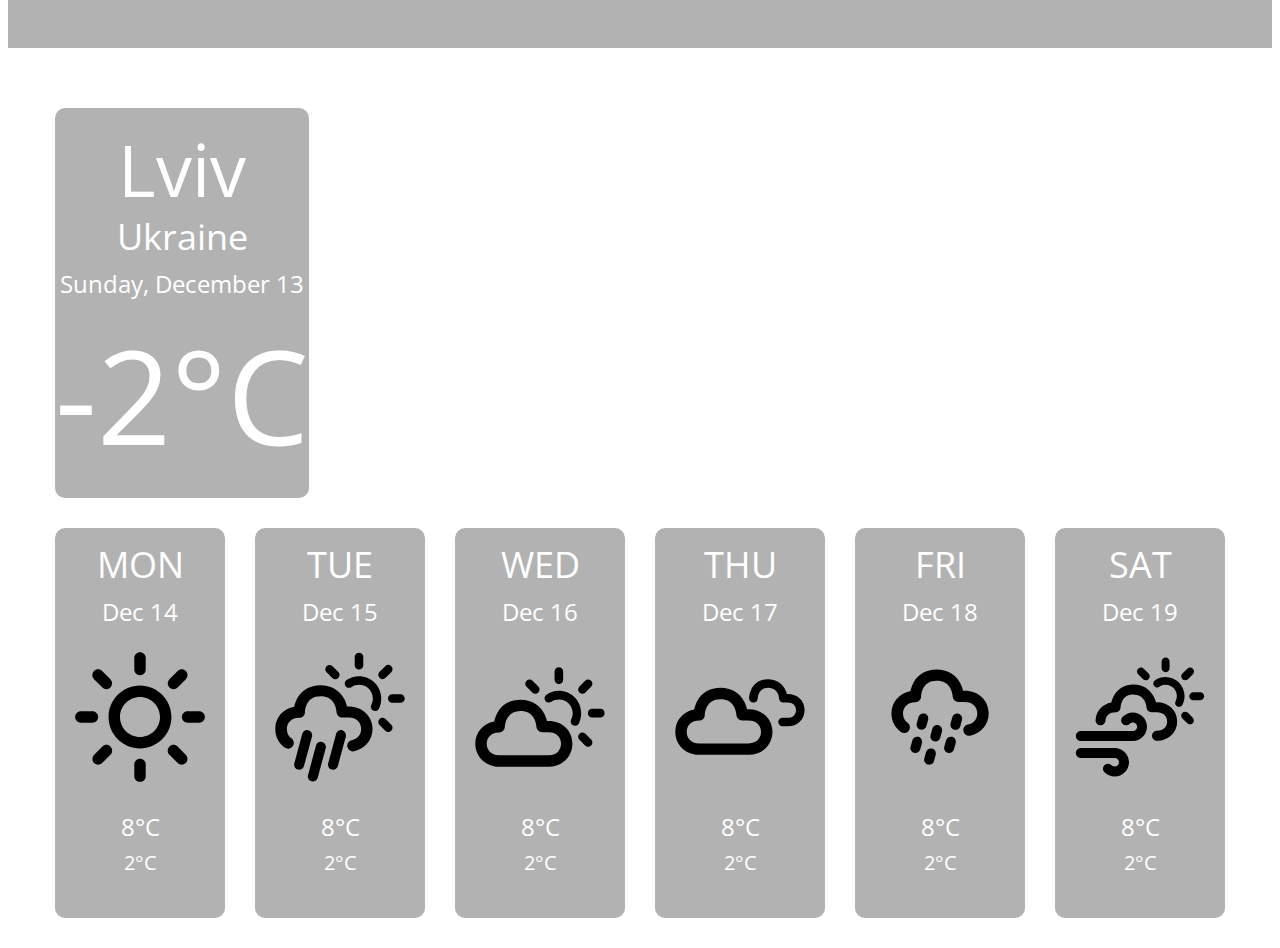
==== index.htm @ ba200a34 "add new file" ====
<!doctype html>
<html lang="en">
  <head>
    <meta charset="UTF-8">
      <title>WeatherApp</title>
        <link href="./css/style.css" rel="stylesheet" type="text/css">
        <link href="https://fonts.googleapis.com/css?family=Open+Sans" rel="stylesheet" type="text/css">
  </head>
  <body>
    <header>
    </header>
    <div id="wrapper">
      <section id="today">
      <article id="location">
        <p id="city">Lviv</p>
        <p id="country">Ukraine</p>
        <p id="date">Sunday, December 13</p>
        <p id="temp">-2°C</p>
      </article>
      <article id="icon">
        <img src="images/cloud-rain-sun.svg" alt="cloud-rain-sun">
      </article>
      <article id="stat">
      </article>
      </section>
      <section id="forecast"> 
        <article class="forecast">
          <div class="day">
            <p>MON</p>
          </div>
          <div class="date">
            <p>Dec 14</p>
          </div>
          <div class="icon">
            <img src="images/sun.svg" alt="sun">
          </div>
          <div class="day-temp">
            <p>8°C</p>
          </div>
          <div class="night-temp">
            <p>2°C</p>
          </div>
        </article>
        <article class="forecast">
          <div class="day">
            <p>TUE</p>
          </div>
          <div class="date">
            <p>Dec 15</p>
          </div>
          <div class="icon">
            <img src="images/cloud-rain-sun.svg" alt="cloud-rain-sun">
          </div>
          <div class="day-temp">
            <p>8°C</p>
          </div>
          <div class="night-temp">
            <p>2°C</p>
          </div>
        </article>
        <article class="forecast">
          <div class="day">
            <p>WED</p>
          </div>
          <div class="date">
            <p>Dec 16</p>
          </div>
          <div class="icon">
            <img src="images/cloud-sun.svg" alt="cloud-sun">
          </div>
          <div class="day-temp">
            <p>8°C</p>
          </div>
          <div class="night-temp">
            <p>2°C</p>
          </div>
        </article>
        <article class="forecast">
          <div class="day">
            <p>THU</p>
          </div>
          <div class="date">
            <p>Dec 17</p>
          </div>
          <div class="icon">
            <img src="images/clouds.svg" alt="clouds">
          </div>
          <div class="day-temp">
            <p>8°C</p>
          </div>
          <div class="night-temp">
            <p>2°C</p>
          </div>
        </article>
        <article class="forecast">
          <div class="day">
            <p>FRI</p>
          </div>
          <div class="date">
            <p>Dec 18</p>
          </div>
          <div class="icon">
            <img src="images/cloud-drizzle.svg" alt="cloud-drizzle">
          </div>
          <div class="day-temp">
            <p>8°C</p>
          </div>
          <div class="night-temp">
            <p>2°C</p>
          </div>
        </article>
        <article class="forecast">
          <div class="day">
            <p>SAT</p>
          </div>
          <div class="date">
            <p>Dec 19</p>
          </div>
          <div class="icon">
            <img src="images/cloud-wind-sun.svg" alt="cloud-wind-sun">
          </div>
          <div class="day-temp">
            <p>8°C</p>
          </div>
          <div class="night-temp">
            <p>2°C</p>
          </div>
        </article>
      </section>
    </div>
  </body>
</html>
---- css/style.css ----
body{
    background-image: url(../images/bg_5.jpg);
    background-size: 100%;
}

#wrapper{
    display: block;
    margin: 0 auto;
    max-width: 1230px;
    min-height: 100%;
}

header{
    height: 48px;
    width: 100%;
    background-color: rgba(0, 0, 0, 0.3);
    margin-top: -8px;
    margin-bottom: 30px;
}

#today{
    position: relative;
    display: block;
    max-width: 1200px;
    height: 390px;
    margin:60px auto 30px auto;
}

#location{
    position: relative;
    display: block;
    float: left;
    max-width: 370px;
    height: 390px;
    margin-left: 15px;
    margin-right: 15px;
    background-color: rgba(0, 0, 0, 0.3);
    border-radius: 10px
}

#city{
    font-family: Open Sans;
    text-align: center;
    color: white;
    font-size: 72px;
    margin-top: 12px;
    margin-bottom: -6px;
}

#country{
    font-family: Open Sans;
    text-align: center;
    color: white;
    font-size: 36px;
    margin-top: -6px;
    margin-bottom: 6px;
}

#date{
    font-family: Open Sans;
    text-align: center;
    color: white;
    font-size: 24px;
    margin-top: 6px;
    margin-bottom: 6px;
}

#temp{
    font-family: Open Sans;
    text-align: center;
    color: white;
    font-size: 130px;
    margin-top: 6px;
    margin-bottom: 12px;
}

#icon{
    position: relative;
    display: block;
    float: left;
    max-width: 370px;
    height: 390px;
    margin-left: 15px;
    margin-right: 15px;
    text-align: center;
    background-color: rgba(0, 0, 0, 0.3);
    border-radius: 10px
}

#icon img{
    height: auto;
    max-width: 330px;
    margin-top: auto;
    margin-bottom: auto;
}

#stat{
    position: relative;
    display: block;
    float: left;
    max-width: 370px;
    max-height: 390px;
    margin-left: 15px;
    margin-right: 15px;
    background-color: rgba(0, 0, 0, 0.3);
    border-radius: 10px
}


#forecast{
    display: block;
    max-width: 1200px;
    height: 390px;
    margin:30px auto 30px auto;
}
   
.forecast{
    position: relative;
    display: block;
    float: left;
    max-width: 170px;
    height: 390px;
    margin-left: 15px;
    margin-right: 15px;
    background-color: rgba(0, 0, 0, 0.3);
    border-radius: 10px;
}

.day p{
    font-family: Open Sans;
    margin-top: 12px;
    margin-bottom: 6px;
    font-size: 36px;
    text-align: center;
    color: white;
}

.date p{
    font-family: Open Sans;
    font-size: 24px;
    margin-top: 6px;
    margin-bottom: 24px;
    text-align: center;
    color: white;
}

.icon{
    width: 170px;
    text-align: center;
}

.icon img{
    height: auto;
    width: 130px;
}

.day-temp p{
    font-family: Open Sans;
    font-size:24px;
    text-align: center;
    margin-bottom: 6px;
    color: white;
}

.night-temp p{
    font-family: Open Sans;
    font-size:20px;
    margin-top: 6px;
    text-align: center;
    color: white;
}
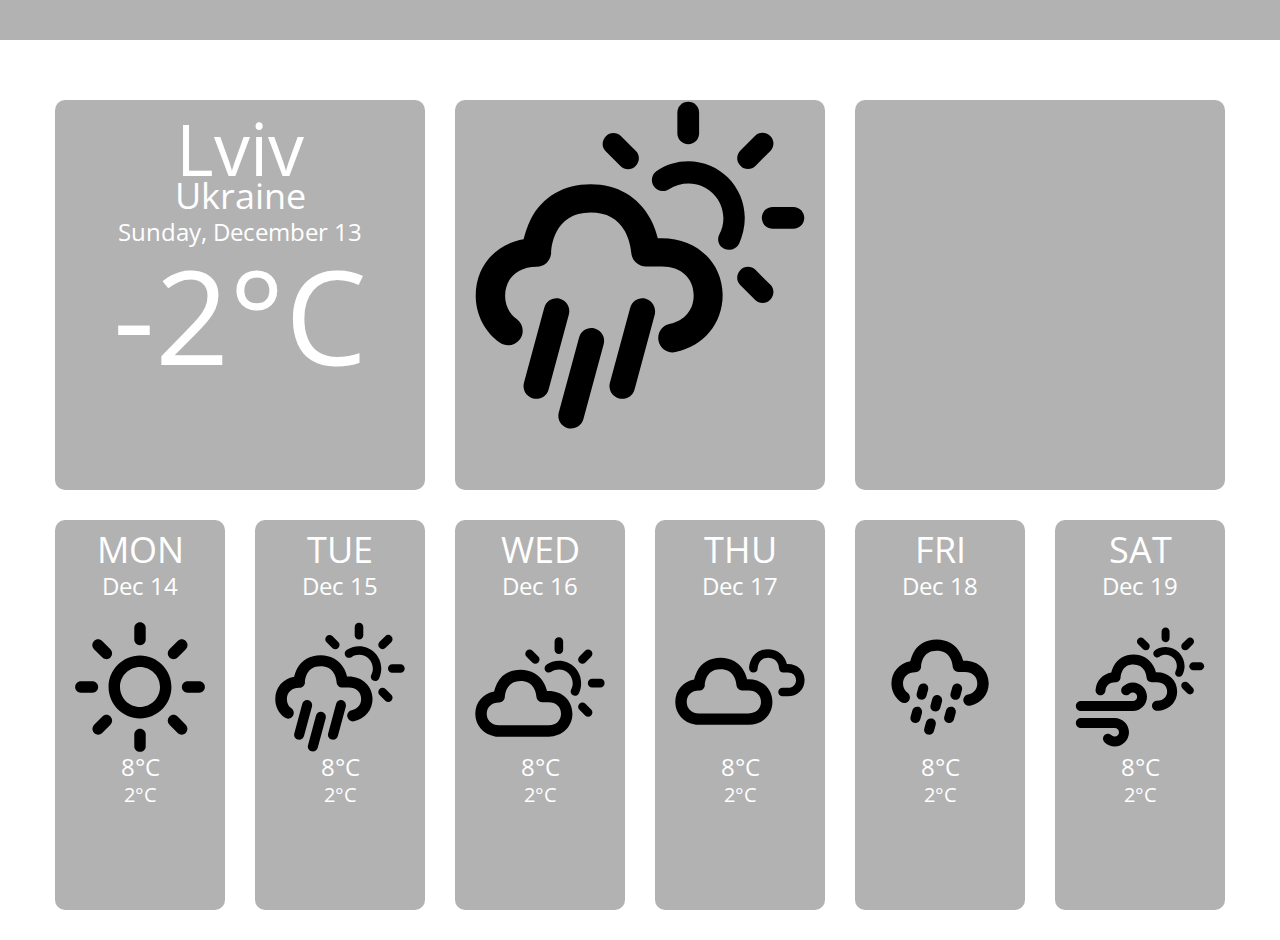
==== commit 3c71e2e1: "add new file" ====
--- a/index.htm
+++ b/index.htm
@@ -3,6 +3,7 @@
   <head>
     <meta charset="UTF-8">
       <title>WeatherApp</title>
+        <link href="./css/nulling.css" rel="stylesheet" type="text/css">
         <link href="./css/style.css" rel="stylesheet" type="text/css">
         <link href="https://fonts.googleapis.com/css?family=Open+Sans" rel="stylesheet" type="text/css">
   </head>
--- a/css/nulling.css
+++ b/css/nulling.css
@@ -0,0 +1,49 @@
+/* http://meyerweb.com/eric/tools/css/reset/ 
+   v2.0 | 20110126
+   License: none (public domain)
+*/
+
+html, body, div, span, applet, object, iframe,
+h1, h2, h3, h4, h5, h6, p, blockquote, pre,
+a, abbr, acronym, address, big, cite, code,
+del, dfn, em, img, ins, kbd, q, s, samp,
+small, strike, strong, sub, sup, tt, var,
+b, u, i, center,
+dl, dt, dd, ol, ul, li,
+fieldset, form, label, legend,
+table, caption, tbody, tfoot, thead, tr, th, td,
+article, aside, canvas, details, embed, 
+figure, figcaption, footer, header, hgroup, 
+menu, nav, output, ruby, section, summary,
+time, mark, audio, video {
+	margin: 0;
+	padding: 0;
+	border: 0;
+	font-size: 100%;
+	font: inherit;
+	vertical-align: baseline;
+}
+/* HTML5 display-role reset for older browsers */
+article, aside, details, figcaption, figure, 
+footer, header, hgroup, menu, nav, section {
+	display: block;
+}
+body {
+	line-height: 1;
+}
+ol, ul {
+	list-style: none;
+}
+blockquote, q {
+	quotes: none;
+}
+blockquote:before, blockquote:after,
+q:before, q:after {
+	content: '';
+	content: none;
+}
+table {
+	border-collapse: collapse;
+	border-spacing: 0;
+}
+    /* end of reset */--- a/css/style.css
+++ b/css/style.css
@@ -4,10 +4,8 @@
 }
 
 #wrapper{
-    display: block;
     margin: 0 auto;
     max-width: 1230px;
-    min-height: 100%;
 }
 
 header{
@@ -19,18 +17,16 @@
 }
 
 #today{
-    position: relative;
     display: block;
-    max-width: 1200px;
+    width: 1200px;
     height: 390px;
     margin:60px auto 30px auto;
 }
 
 #location{
-    position: relative;
     display: block;
     float: left;
-    max-width: 370px;
+    width: 370px;
     height: 390px;
     margin-left: 15px;
     margin-right: 15px;
@@ -75,10 +71,9 @@
 }
 
 #icon{
-    position: relative;
     display: block;
     float: left;
-    max-width: 370px;
+    width: 370px;
     height: 390px;
     margin-left: 15px;
     margin-right: 15px;
@@ -95,11 +90,10 @@
 }
 
 #stat{
-    position: relative;
     display: block;
     float: left;
-    max-width: 370px;
-    max-height: 390px;
+    width: 370px;
+    height: 390px;
     margin-left: 15px;
     margin-right: 15px;
     background-color: rgba(0, 0, 0, 0.3);
@@ -109,16 +103,15 @@
 
 #forecast{
     display: block;
-    max-width: 1200px;
+    width: 1200px;
     height: 390px;
     margin:30px auto 30px auto;
 }
    
 .forecast{
-    position: relative;
     display: block;
     float: left;
-    max-width: 170px;
+    width: 170px;
     height: 390px;
     margin-left: 15px;
     margin-right: 15px;
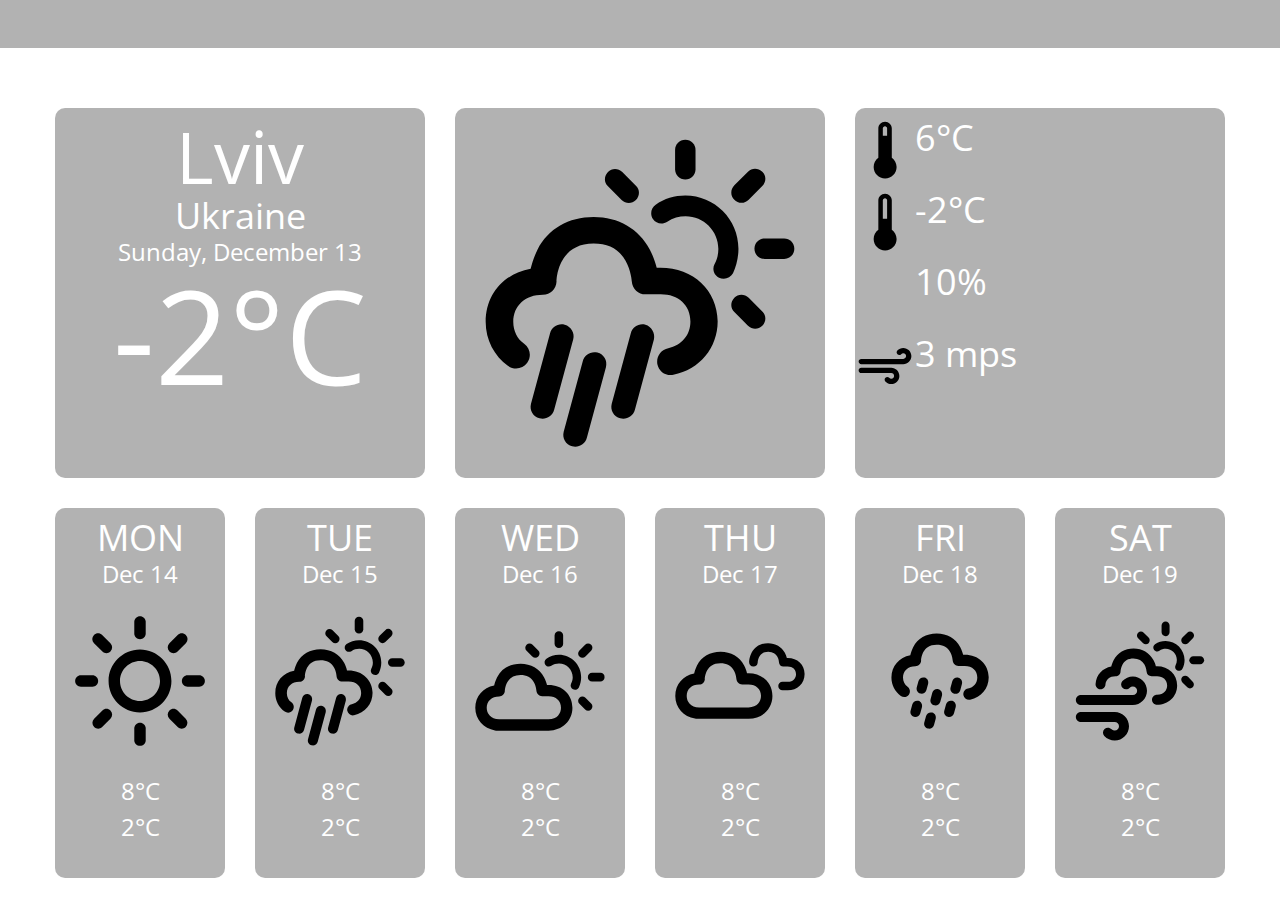
==== commit c3baa6aa: "add new file" ====
--- a/index.htm
+++ b/index.htm
@@ -2,27 +2,43 @@
 <html lang="en">
   <head>
     <meta charset="UTF-8">
-      <title>WeatherApp</title>
-        <link href="./css/nulling.css" rel="stylesheet" type="text/css">
-        <link href="./css/style.css" rel="stylesheet" type="text/css">
-        <link href="https://fonts.googleapis.com/css?family=Open+Sans" rel="stylesheet" type="text/css">
+    <title>WeatherApp</title>
+    <link href="./css/nulling.css" rel="stylesheet" type="text/css">
+    <link href="./css/style.css" rel="stylesheet" type="text/css">
+    <link href="https://fonts.googleapis.com/css?family=Open+Sans" rel="stylesheet" type="text/css">
   </head>
   <body>
     <header>
     </header>
     <div id="wrapper">
       <section id="today">
-      <article id="location">
-        <p id="city">Lviv</p>
-        <p id="country">Ukraine</p>
-        <p id="date">Sunday, December 13</p>
-        <p id="temp">-2°C</p>
-      </article>
-      <article id="icon">
-        <img src="images/cloud-rain-sun.svg" alt="cloud-rain-sun">
-      </article>
-      <article id="stat">
-      </article>
+        <article id="location">
+          <p id="city">Lviv</p>
+          <p id="country">Ukraine</p>
+          <p id="date">Sunday, December 13</p>
+          <p id="temp">-2°C</p>
+        </article>
+        <article id="icon">
+          <img src="images/cloud-rain-sun.svg" alt="cloud-rain-sun">
+        </article>
+        <article id="stat">
+          <div class="stat">
+            <img src="images/thermometer-75.svg">
+            <p>6°C</p>
+          </div>
+          <div class="stat">
+            <img src="images/thermometer-50.svg">
+            <p>-2°C</p>
+          </div>
+          <div class="stat">
+            <img src="">
+            <p>10%</p>
+          </div>
+          <div class="stat">
+            <img src="images/wind.svg">
+            <p>3 mps</p>
+          </div>
+        </article>
       </section>
       <section id="forecast"> 
         <article class="forecast">
@@ -129,5 +145,8 @@
         </article>
       </section>
     </div>
+    <footer>
+      <p></p>
+    </footer>
   </body>
 </html>--- a/css/style.css
+++ b/css/style.css
@@ -12,14 +12,13 @@
     height: 48px;
     width: 100%;
     background-color: rgba(0, 0, 0, 0.3);
-    margin-top: -8px;
     margin-bottom: 30px;
 }
 
 #today{
     display: block;
     width: 1200px;
-    height: 390px;
+    height: 370px;
     margin:60px auto 30px auto;
 }
 
@@ -27,7 +26,7 @@
     display: block;
     float: left;
     width: 370px;
-    height: 390px;
+    height: 370px;
     margin-left: 15px;
     margin-right: 15px;
     background-color: rgba(0, 0, 0, 0.3);
@@ -40,7 +39,7 @@
     color: white;
     font-size: 72px;
     margin-top: 12px;
-    margin-bottom: -6px;
+    margin-bottom: 6px;
 }
 
 #country{
@@ -48,7 +47,7 @@
     text-align: center;
     color: white;
     font-size: 36px;
-    margin-top: -6px;
+    margin-top: 6px;
     margin-bottom: 6px;
 }
 
@@ -74,7 +73,7 @@
     display: block;
     float: left;
     width: 370px;
-    height: 390px;
+    height: 370px;
     margin-left: 15px;
     margin-right: 15px;
     text-align: center;
@@ -84,27 +83,50 @@
 
 #icon img{
     height: auto;
-    max-width: 330px;
-    margin-top: auto;
-    margin-bottom: auto;
+    max-width: 310px;
+    margin-top: 30px;
+    margin-bottom: 30px;
 }
 
 #stat{
     display: block;
     float: left;
     width: 370px;
-    height: 390px;
+    height: 370px;
     margin-left: 15px;
     margin-right: 15px;
     background-color: rgba(0, 0, 0, 0.3);
     border-radius: 10px
 }
 
+.stat{
+    height: 60px;
+    width: 100%;
+}
+
+.stat img{
+    height: auto;
+    width: 60px;
+    display: block;
+    float: left;
+    margin-bottom: 12px;
+}
+
+.stat p{
+    font-family: Open Sans;
+    margin-top: 12px;
+    margin-bottom: 12px;
+    font-size: 36px;
+    text-align: left;
+    color: white;
+    
+}
+
 
 #forecast{
     display: block;
     width: 1200px;
-    height: 390px;
+    height: 370px;
     margin:30px auto 30px auto;
 }
    
@@ -112,7 +134,7 @@
     display: block;
     float: left;
     width: 170px;
-    height: 390px;
+    height: 370px;
     margin-left: 15px;
     margin-right: 15px;
     background-color: rgba(0, 0, 0, 0.3);
@@ -132,7 +154,7 @@
     font-family: Open Sans;
     font-size: 24px;
     margin-top: 6px;
-    margin-bottom: 24px;
+    margin-bottom: 12px;
     text-align: center;
     color: white;
 }
@@ -140,6 +162,8 @@
 .icon{
     width: 170px;
     text-align: center;
+    margin-top: 30px;
+    margin-bottom: 30px;
 }
 
 .icon img{
@@ -151,13 +175,14 @@
     font-family: Open Sans;
     font-size:24px;
     text-align: center;
-    margin-bottom: 6px;
+    
+    margin-bottom: 12px;
     color: white;
 }
 
 .night-temp p{
     font-family: Open Sans;
-    font-size:20px;
+    font-size:24px;
     margin-top: 6px;
     text-align: center;
     color: white;
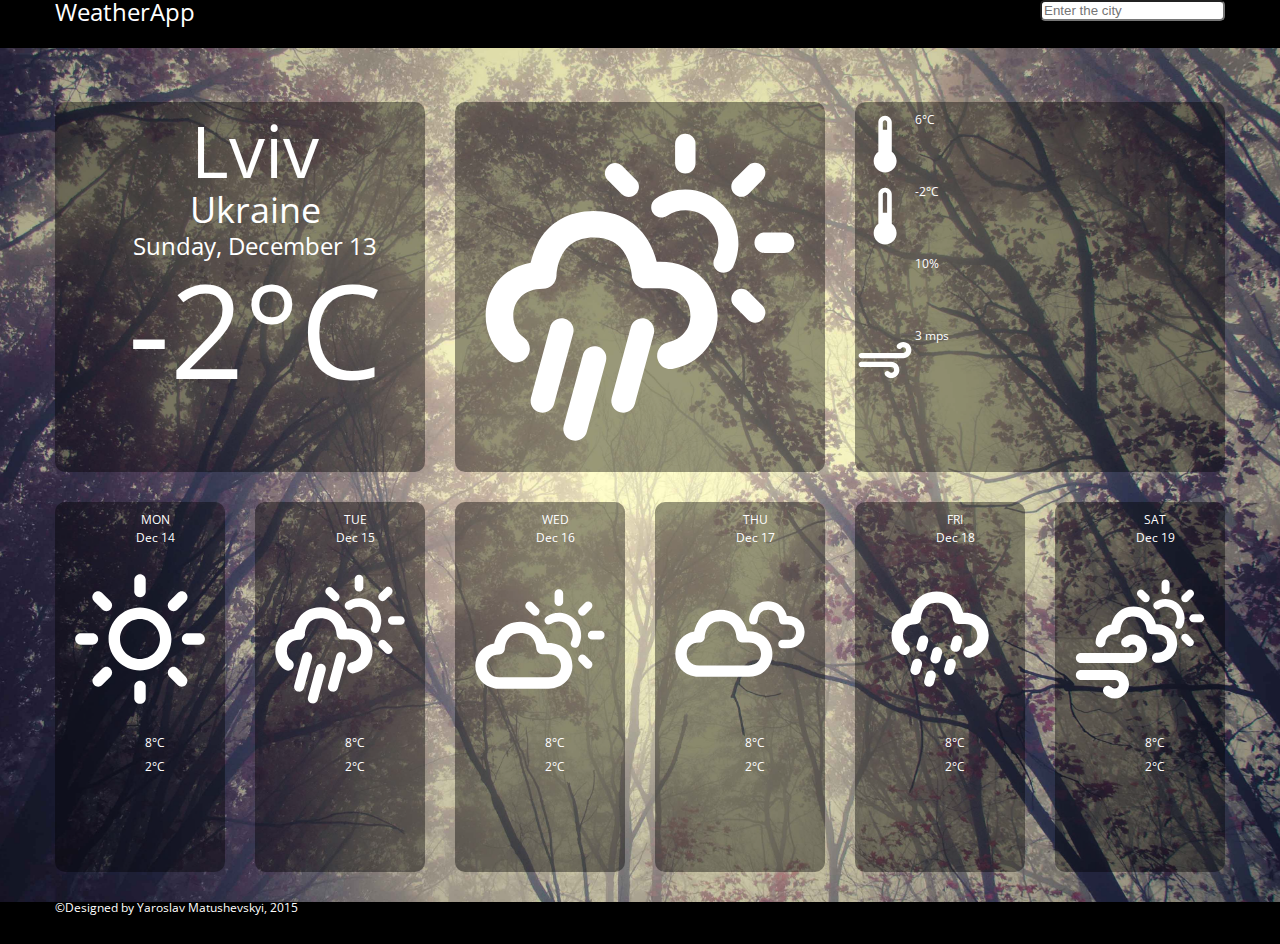
==== commit 9b9705b0: "add new file" ====
--- a/index.htm
+++ b/index.htm
@@ -9,8 +9,14 @@
   </head>
   <body>
     <header>
+      <div class="wrapper">
+        <h1>WeatherApp</h1>
+        <div id="search">
+          <input type="search" placeholder="Enter the city">
+        </div>
+      </div>
     </header>
-    <div id="wrapper">
+    <div class="wrapper">
       <section id="today">
         <article id="location">
           <p id="city">Lviv</p>
@@ -146,7 +152,9 @@
       </section>
     </div>
     <footer>
-      <p></p>
+      <div class="wrapper">
+        <p>©Designed by Yaroslav Matushevskyi, 2015</p>
+      </div>
     </footer>
   </body>
 </html>--- a/css/style.css
+++ b/css/style.css
@@ -1,9 +1,11 @@
 body{
-    background-image: url(../images/bg_5.jpg);
-    background-size: 100%;
-}
-
-#wrapper{
+    background-image: url(../images/bg_2.jpg);
+    background-size: cover;
+    background-position: center;
+    background-repeat: no-repeat;
+}
+
+.wrapper{
     margin: 0 auto;
     max-width: 1230px;
 }
@@ -11,15 +13,30 @@
 header{
     height: 48px;
     width: 100%;
-    background-color: rgba(0, 0, 0, 0.3);
+    background-color: black;
     margin-bottom: 30px;
 }
 
+h1{
+    font-family: Open Sans;
+    text-align: left;
+    color: white;
+    font-size: 24px;
+    margin-left: 30px;
+    float: left;
+}
+
+#search input{
+    border-radius: 5px;
+    float: right;
+    margin-right: 30px;
+}
+
 #today{
     display: block;
     width: 1200px;
     height: 370px;
-    margin:60px auto 30px auto;
+    margin:54px auto 30px auto;
 }
 
 #location{
@@ -29,7 +46,7 @@
     height: 370px;
     margin-left: 15px;
     margin-right: 15px;
-    background-color: rgba(0, 0, 0, 0.3);
+    background-color: rgba(0, 0, 0, 0.4);
     border-radius: 10px
 }
 
@@ -77,7 +94,7 @@
     margin-left: 15px;
     margin-right: 15px;
     text-align: center;
-    background-color: rgba(0, 0, 0, 0.3);
+    background-color: rgba(0, 0, 0, 0.4);
     border-radius: 10px
 }
 
@@ -95,16 +112,17 @@
     height: 370px;
     margin-left: 15px;
     margin-right: 15px;
-    background-color: rgba(0, 0, 0, 0.3);
+    background-color: rgba(0, 0, 0, 0.4);
     border-radius: 10px
 }
 
 .stat{
     height: 60px;
-    width: 100%;
+    margin: auto;
 }
 
 .stat img{
+    text-align: center;
     height: auto;
     width: 60px;
     display: block;
@@ -119,9 +137,9 @@
     font-size: 36px;
     text-align: left;
     color: white;
-    
-}
-
+    height: 60px;
+    width: auto;
+}
 
 #forecast{
     display: block;
@@ -133,12 +151,17 @@
 .forecast{
     display: block;
     float: left;
+    clear: inherit;
     width: 170px;
     height: 370px;
     margin-left: 15px;
     margin-right: 15px;
-    background-color: rgba(0, 0, 0, 0.3);
+    background-color: rgba(0, 0, 0, 0.4);
     border-radius: 10px;
+}
+
+#forecast :hover{
+    transform: scale(1.05);
 }
 
 .day p{
@@ -186,4 +209,18 @@
     margin-top: 6px;
     text-align: center;
     color: white;
+}
+
+footer{
+    height: 42px;
+    width: 100%;
+    background-color: black;
+    
+}
+
+.wrapper p{
+    font-family: Open Sans;
+    font-size:12px;
+    margin-left: 30px;
+    color: white;
 }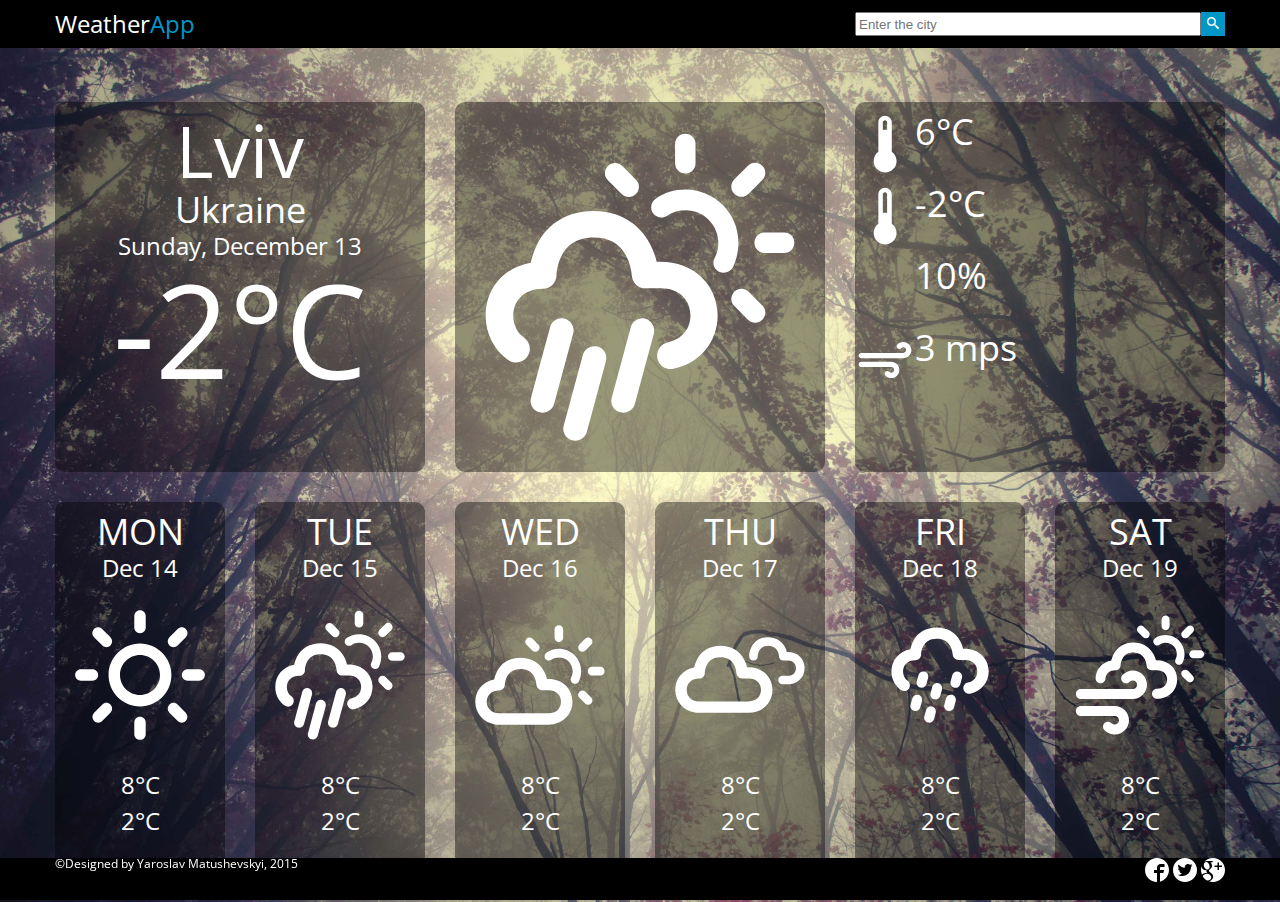
==== commit 01572f8e: "add new file" ====
--- a/index.htm
+++ b/index.htm
@@ -10,9 +10,12 @@
   <body>
     <header>
       <div class="wrapper">
-        <h1>WeatherApp</h1>
+        <h1><span>Weather</span>App</h1>
         <div id="search">
           <input type="search" placeholder="Enter the city">
+          <button>
+            <img src="images/search.svg">
+          </button>
         </div>
       </div>
     </header>
@@ -47,7 +50,7 @@
         </article>
       </section>
       <section id="forecast"> 
-        <article class="forecast">
+        <article id="first-day">
           <div class="day">
             <p>MON</p>
           </div>
@@ -132,7 +135,7 @@
             <p>2°C</p>
           </div>
         </article>
-        <article class="forecast">
+        <article id="last-day">
           <div class="day">
             <p>SAT</p>
           </div>
@@ -153,7 +156,12 @@
     </div>
     <footer>
       <div class="wrapper">
-        <p>©Designed by Yaroslav Matushevskyi, 2015</p>
+        <h2>©Designed by Yaroslav Matushevskyi, 2015</h2>
+        <div id="social">
+          <img src="images/facebook.svg">
+          <img src="images/twitter.svg">
+          <img src="images/google-plus.svg">
+        </div>
       </div>
     </footer>
   </body>
--- a/css/style.css
+++ b/css/style.css
@@ -4,52 +4,66 @@
     background-position: center;
     background-repeat: no-repeat;
 }
-
 .wrapper{
     margin: 0 auto;
-    max-width: 1230px;
-}
-
+    max-width: 1170px;
+}
 header{
     height: 48px;
     width: 100%;
     background-color: black;
     margin-bottom: 30px;
 }
-
 h1{
+    position: relative;
     font-family: Open Sans;
     text-align: left;
-    color: white;
+    color: #0096C8;
     font-size: 24px;
-    margin-left: 30px;
-    float: left;
-}
-
+    float: left;
+    margin-top: 12px;
+}
+h1 span{
+    color: white;
+}
+#search{
+	float: right;
+}
 #search input{
-    border-radius: 5px;
-    float: right;
-    margin-right: 30px;
-}
-
+    position: relative;
+    height: 24px;
+    width: 346px;
+    float: left;
+    margin-top: 12px;
+}
+button{
+    position: relative;
+    margin-top: 12px;
+    width: 24px;
+    height: 24px;
+    background-color: #0096C8;
+    border:none;
+}
+button img{
+    position: relative;
+    width: 100%;
+    height: auto;
+}
 #today{
     display: block;
-    width: 1200px;
+    width: 1170px;
     height: 370px;
     margin:54px auto 30px auto;
 }
-
 #location{
     display: block;
     float: left;
     width: 370px;
     height: 370px;
-    margin-left: 15px;
     margin-right: 15px;
     background-color: rgba(0, 0, 0, 0.4);
     border-radius: 10px
 }
-
 #city{
     font-family: Open Sans;
     text-align: center;
@@ -58,7 +72,6 @@
     margin-top: 12px;
     margin-bottom: 6px;
 }
-
 #country{
     font-family: Open Sans;
     text-align: center;
@@ -67,7 +80,6 @@
     margin-top: 6px;
     margin-bottom: 6px;
 }
-
 #date{
     font-family: Open Sans;
     text-align: center;
@@ -76,7 +88,6 @@
     margin-top: 6px;
     margin-bottom: 6px;
 }
-
 #temp{
     font-family: Open Sans;
     text-align: center;
@@ -85,7 +96,6 @@
     margin-top: 6px;
     margin-bottom: 12px;
 }
-
 #icon{
     display: block;
     float: left;
@@ -97,30 +107,25 @@
     background-color: rgba(0, 0, 0, 0.4);
     border-radius: 10px
 }
-
 #icon img{
     height: auto;
     max-width: 310px;
     margin-top: 30px;
     margin-bottom: 30px;
 }
-
 #stat{
     display: block;
     float: left;
     width: 370px;
     height: 370px;
     margin-left: 15px;
-    margin-right: 15px;
     background-color: rgba(0, 0, 0, 0.4);
     border-radius: 10px
 }
-
 .stat{
     height: 60px;
     margin: auto;
 }
-
 .stat img{
     text-align: center;
     height: auto;
@@ -129,7 +134,6 @@
     float: left;
     margin-bottom: 12px;
 }
-
 .stat p{
     font-family: Open Sans;
     margin-top: 12px;
@@ -140,18 +144,15 @@
     height: 60px;
     width: auto;
 }
-
 #forecast{
     display: block;
-    width: 1200px;
+    width: 1170px;
     height: 370px;
     margin:30px auto 30px auto;
 }
-   
 .forecast{
     display: block;
     float: left;
-    clear: inherit;
     width: 170px;
     height: 370px;
     margin-left: 15px;
@@ -159,11 +160,27 @@
     background-color: rgba(0, 0, 0, 0.4);
     border-radius: 10px;
 }
-
+#first-day{
+    display: block;
+    float: left;
+    width: 170px;
+    height: 370px;
+    margin-right: 15px;
+    background-color: rgba(0, 0, 0, 0.4);
+    border-radius: 10px;
+}
+#last-day{
+    display: block;
+    float: left;
+    width: 170px;
+    height: 370px;
+    margin-left: 15px;
+    background-color: rgba(0, 0, 0, 0.4);
+    border-radius: 10px;
+}
 #forecast :hover{
     transform: scale(1.05);
 }
-
 .day p{
     font-family: Open Sans;
     margin-top: 12px;
@@ -172,7 +189,6 @@
     text-align: center;
     color: white;
 }
-
 .date p{
     font-family: Open Sans;
     font-size: 24px;
@@ -181,28 +197,23 @@
     text-align: center;
     color: white;
 }
-
 .icon{
     width: 170px;
     text-align: center;
     margin-top: 30px;
     margin-bottom: 30px;
 }
-
 .icon img{
     height: auto;
     width: 130px;
 }
-
 .day-temp p{
     font-family: Open Sans;
     font-size:24px;
     text-align: center;
-    
-    margin-bottom: 12px;
-    color: white;
-}
-
+    margin-bottom: 12px;
+    color: white;
+}
 .night-temp p{
     font-family: Open Sans;
     font-size:24px;
@@ -210,17 +221,29 @@
     text-align: center;
     color: white;
 }
-
 footer{
+    display: block;
+    position: fixed;
     height: 42px;
     width: 100%;
     background-color: black;
-    
-}
-
-.wrapper p{
+    bottom: 0px;
+}
+h2{
     font-family: Open Sans;
     font-size:12px;
-    margin-left: 30px;
-    color: white;
+    color: white;
+    position: relative;
+    float: left;
+}
+#social{
+    display: block;
+    float: right;
+}
+#social img{
+    width: 24px;
+    height: 24px;
+}
+#social img :hover{
+    background-color: #0096C8;
 }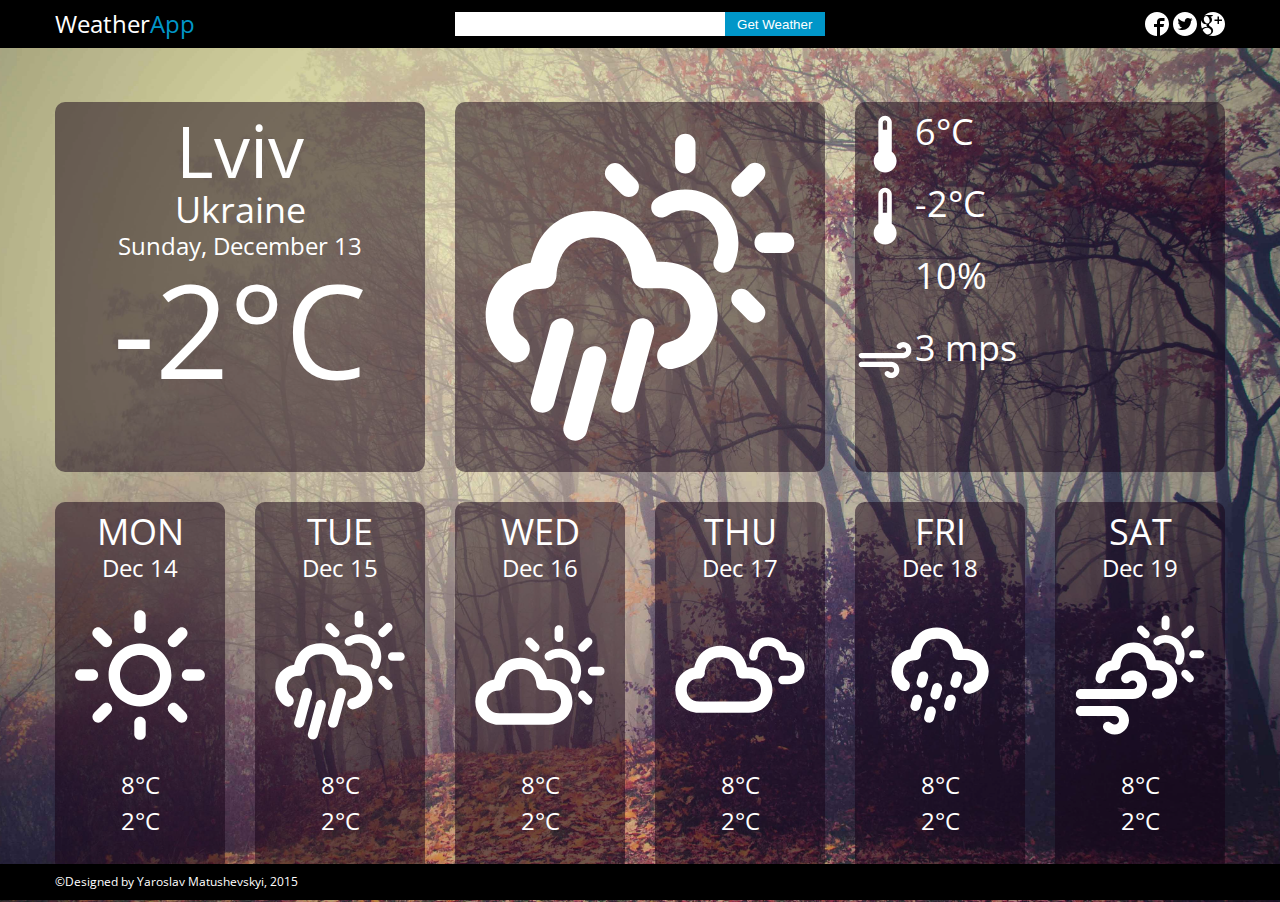
==== commit 19c820b7: "add new file" ====
--- a/index.htm
+++ b/index.htm
@@ -11,11 +11,19 @@
     <header>
       <div class="wrapper">
         <h1><span>Weather</span>App</h1>
-        <div id="search">
-          <input type="search" placeholder="Enter the city">
-          <button>
-            <img src="images/search.svg">
-          </button>
+         <form id="formCity">
+            <label for="cityName">Enter city name:</label>
+            <input id="inputCityName" type="text" name="cityName"/>
+            <input type="button" id="btnGetWeather" value="Get Weather"/>
+        </form>
+        <div id="social">
+          <a href="https://www.facebook.com/"><img src="images/facebook.svg"></a>
+          <a href="https://www.facebook.com/"><img src="images/twitter.svg"></a>
+          <a href="https://www.facebook.com/"><img src="images/google-plus.svg"></a>
+          
+          
+          
+        
         </div>
       </div>
     </header>
@@ -157,11 +165,7 @@
     <footer>
       <div class="wrapper">
         <h2>©Designed by Yaroslav Matushevskyi, 2015</h2>
-        <div id="social">
-          <img src="images/facebook.svg">
-          <img src="images/twitter.svg">
-          <img src="images/google-plus.svg">
-        </div>
+        
       </div>
     </footer>
   </body>
--- a/css/style.css
+++ b/css/style.css
@@ -1,19 +1,22 @@
 body{
-    background-image: url(../images/bg_2.jpg);
+    background-image: url(../images/bg_1.jpg);
     background-size: cover;
     background-position: center;
     background-repeat: no-repeat;
 }
+
 .wrapper{
     margin: 0 auto;
     max-width: 1170px;
 }
+
 header{
     height: 48px;
     width: 100%;
     background-color: black;
     margin-bottom: 30px;
 }
+
 h1{
     position: relative;
     font-family: Open Sans;
@@ -23,47 +26,52 @@
     float: left;
     margin-top: 12px;
 }
+
 h1 span{
     color: white;
 }
-#search{
-	float: right;
-}
-#search input{
+
+#formCity{
     position: relative;
+    display: inline-block;
+    margin-left: 150px;
+    margin-top: 12px;
+}
+
+#btnGetWeather{
+    width: 100px;
     height: 24px;
-    width: 346px;
-    float: left;
-    margin-top: 12px;
-}
-button{
-    position: relative;
-    margin-top: 12px;
-    width: 24px;
+    border: none;
+    background-color: #0096C8;
+    color: white;
+    padding: 0px;
+    margin-left: -4px;
+}
+
+#inputCityName{
+    width: 270px;
     height: 24px;
-    background-color: #0096C8;
-    border:none;
-}
-button img{
-    position: relative;
-    width: 100%;
-    height: auto;
-}
+    padding: 0px;
+    border: none;
+}
+
 #today{
     display: block;
     width: 1170px;
     height: 370px;
     margin:54px auto 30px auto;
 }
+
 #location{
     display: block;
     float: left;
     width: 370px;
     height: 370px;
     margin-right: 15px;
-    background-color: rgba(0, 0, 0, 0.4);
+    background-color: rgba(20, 0, 20, 0.5);
     border-radius: 10px
 }
+
 #city{
     font-family: Open Sans;
     text-align: center;
@@ -72,6 +80,7 @@
     margin-top: 12px;
     margin-bottom: 6px;
 }
+
 #country{
     font-family: Open Sans;
     text-align: center;
@@ -80,6 +89,7 @@
     margin-top: 6px;
     margin-bottom: 6px;
 }
+
 #date{
     font-family: Open Sans;
     text-align: center;
@@ -88,6 +98,7 @@
     margin-top: 6px;
     margin-bottom: 6px;
 }
+
 #temp{
     font-family: Open Sans;
     text-align: center;
@@ -96,6 +107,7 @@
     margin-top: 6px;
     margin-bottom: 12px;
 }
+
 #icon{
     display: block;
     float: left;
@@ -104,28 +116,32 @@
     margin-left: 15px;
     margin-right: 15px;
     text-align: center;
-    background-color: rgba(0, 0, 0, 0.4);
+    background-color: rgba(20, 0, 20, 0.5);
     border-radius: 10px
 }
+
 #icon img{
     height: auto;
     max-width: 310px;
     margin-top: 30px;
     margin-bottom: 30px;
 }
+
 #stat{
     display: block;
     float: left;
     width: 370px;
     height: 370px;
     margin-left: 15px;
-    background-color: rgba(0, 0, 0, 0.4);
+    background-color: rgba(20, 0, 20, 0.5);
     border-radius: 10px
 }
+
 .stat{
     height: 60px;
     margin: auto;
 }
+
 .stat img{
     text-align: center;
     height: auto;
@@ -134,6 +150,7 @@
     float: left;
     margin-bottom: 12px;
 }
+
 .stat p{
     font-family: Open Sans;
     margin-top: 12px;
@@ -144,12 +161,14 @@
     height: 60px;
     width: auto;
 }
+
 #forecast{
     display: block;
     width: 1170px;
     height: 370px;
     margin:30px auto 30px auto;
 }
+
 .forecast{
     display: block;
     float: left;
@@ -157,30 +176,34 @@
     height: 370px;
     margin-left: 15px;
     margin-right: 15px;
-    background-color: rgba(0, 0, 0, 0.4);
+    background-color: rgba(20, 0, 20, 0.5);
     border-radius: 10px;
 }
+
 #first-day{
     display: block;
     float: left;
     width: 170px;
     height: 370px;
     margin-right: 15px;
-    background-color: rgba(0, 0, 0, 0.4);
+    background-color: rgba(20, 0, 20, 0.5);
     border-radius: 10px;
 }
+
 #last-day{
     display: block;
     float: left;
     width: 170px;
     height: 370px;
     margin-left: 15px;
-    background-color: rgba(0, 0, 0, 0.4);
+    background-color: rgba(20, 0, 20, 0.5);
     border-radius: 10px;
 }
+
 #forecast :hover{
     transform: scale(1.05);
 }
+
 .day p{
     font-family: Open Sans;
     margin-top: 12px;
@@ -189,6 +212,7 @@
     text-align: center;
     color: white;
 }
+
 .date p{
     font-family: Open Sans;
     font-size: 24px;
@@ -197,16 +221,19 @@
     text-align: center;
     color: white;
 }
+
 .icon{
     width: 170px;
     text-align: center;
     margin-top: 30px;
     margin-bottom: 30px;
 }
+
 .icon img{
     height: auto;
     width: 130px;
 }
+
 .day-temp p{
     font-family: Open Sans;
     font-size:24px;
@@ -214,6 +241,7 @@
     margin-bottom: 12px;
     color: white;
 }
+
 .night-temp p{
     font-family: Open Sans;
     font-size:24px;
@@ -221,29 +249,34 @@
     text-align: center;
     color: white;
 }
+
 footer{
     display: block;
     position: fixed;
-    height: 42px;
+    height: 36px;
     width: 100%;
     background-color: black;
     bottom: 0px;
 }
+
 h2{
     font-family: Open Sans;
     font-size:12px;
     color: white;
     position: relative;
     float: left;
-}
+    margin-top: 12px;
+}
+
 #social{
     display: block;
     float: right;
-}
-#social img{
+    margin-top: 12px;
+}
+
+a img{
     width: 24px;
     height: 24px;
 }
-#social img :hover{
-    background-color: #0096C8;
-}+
+
